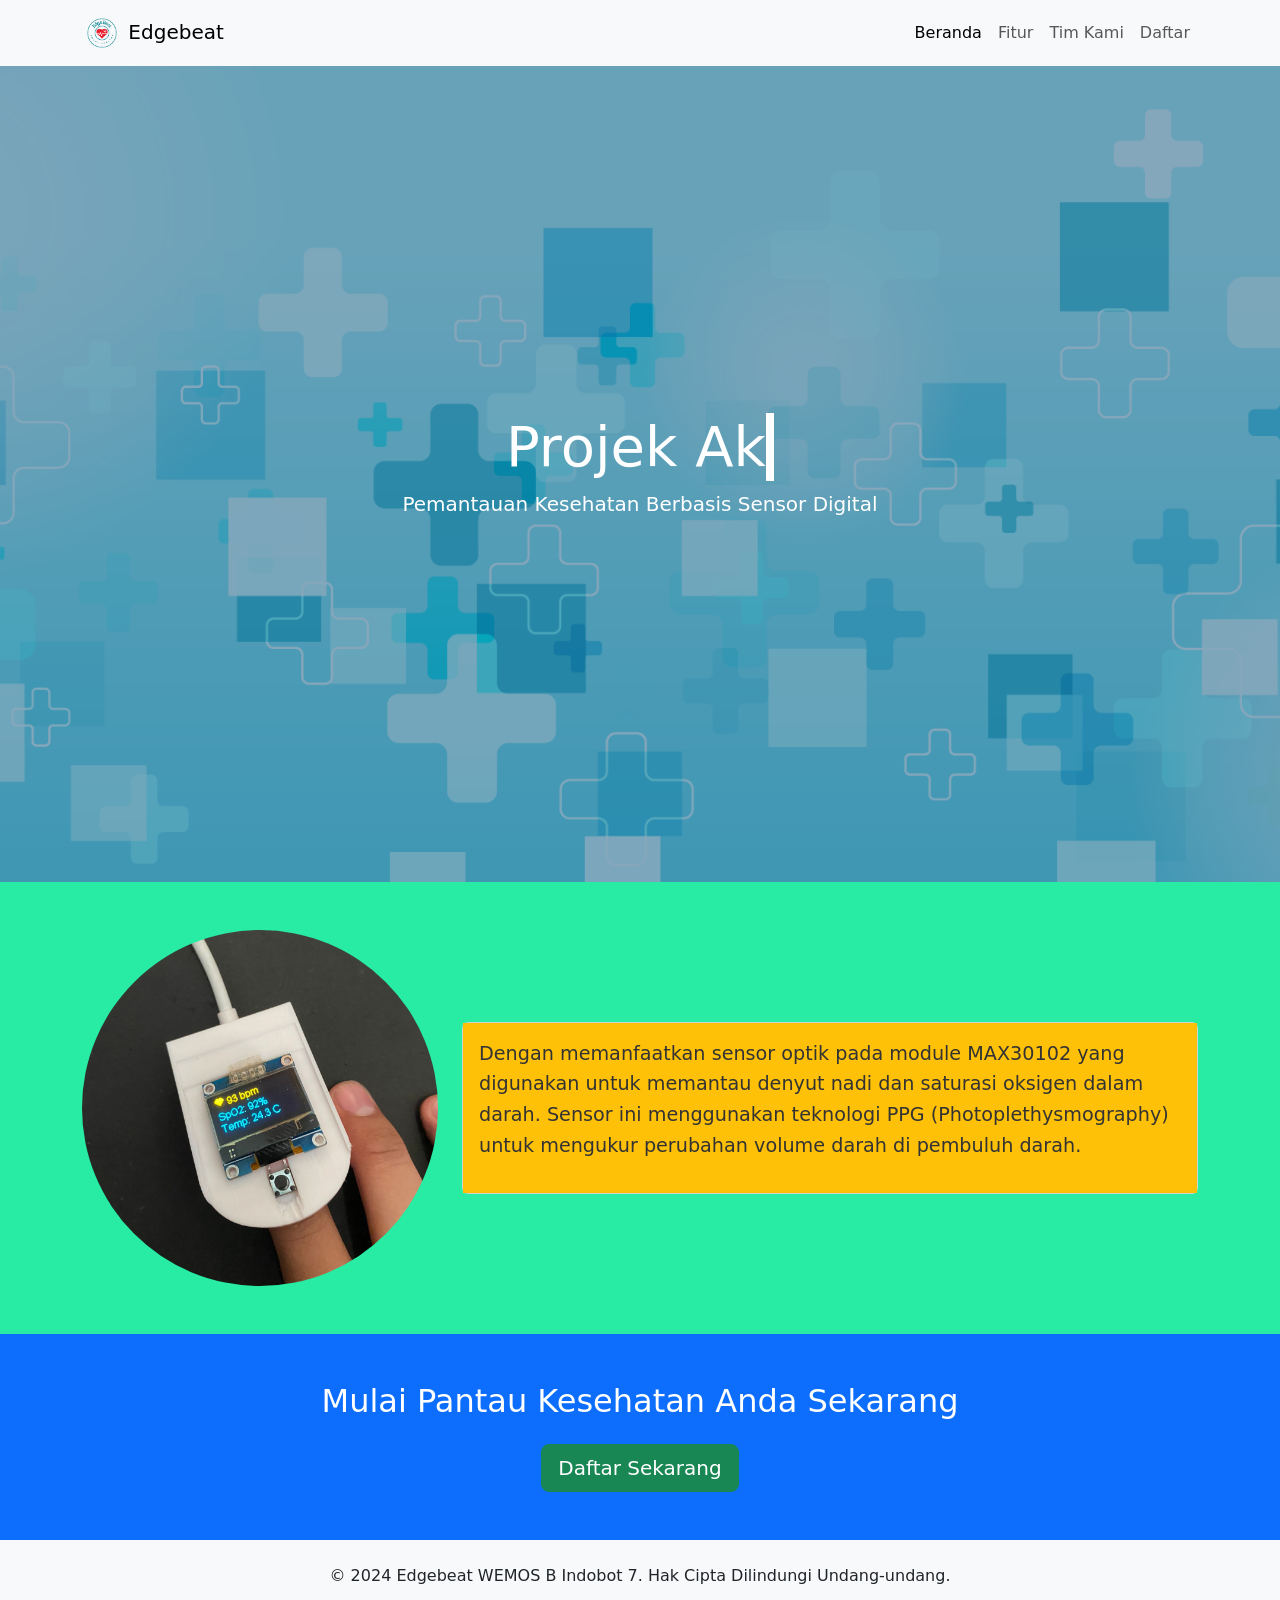
==== Front_End/public/index.html @ c8f8f3d4 "Refactor background overlay color in style.css" ====
<!DOCTYPE html>
<html lang="id">
<head>
    <meta charset="UTF-8">
    <meta name="viewport" content="width=device-width, initial-scale=1.0">
    <title>Edgebeat</title>
    <!-- Favicon -->
    <link rel="icon" href="./img/logo.png" type="image/x-icon">
    <!-- Bootstrap CSS -->
    <link href="https://cdn.jsdelivr.net/npm/bootstrap@5.3.3/dist/css/bootstrap.min.css" rel="stylesheet">
    <link href="./style/style.css" rel="stylesheet">
</head>
<body>
    <!-- Navbar -->
    <nav class="navbar navbar-expand-lg navbar-light bg-light">
        <div class="container">
            <a class="navbar-brand" href="./index.html">
                <img src="./img/logo.png" alt="Edgebeat Logo" style="height: 40px;">
                Edgebeat
            </a>
            <button class="navbar-toggler" type="button" data-bs-toggle="collapse" data-bs-target="#navbarNav" aria-controls="navbarNav" aria-expanded="false" aria-label="Toggle navigation">
                <span class="navbar-toggler-icon"></span>
            </button>
            <div class="collapse navbar-collapse" id="navbarNav">
                <ul class="navbar-nav ms-auto">
                    <li class="nav-item">
                        <a class="nav-link active" href="./index.html">Beranda</a>
                    </li>
                    <li class="nav-item">
                        <a class="nav-link" href="./fitur.html">Fitur</a>
                    </li>
                    <li class="nav-item">
                        <a class="nav-link" href="./tim.html">Tim Kami</a>
                    </li>
                    <li class="nav-item">
                        <a class="nav-link btn btn-primary" href="#register">Daftar</a>
                    </li>
                </ul>
            </div>
        </div>
    </nav>
</body>

<!-- Header -->
<header class="bg-primary text-white text-center py-5 header-bg">
    <div class="index">
        <h1 class="display-4 typing-animation" id="typing-text">Projek Akhir WEMOS B Indobot 7</h1>
        <p class="lead">Pemantauan Kesehatan Berbasis Sensor Digital</p>
    </div>
</header>

<!-- Section: Showcase Tool -->
<section id="showcase-tool" class="py-5 bg-alat">
    <div class="container">
        <div class="row align-items-center">
            <div class="col-md-4 text-center">
                <div class="fade-in">
                    <img src="./img/alat.jpg" class="img-fluid rounded-circle" alt="Alat Kami">
                </div>
            </div>
            <div class="col-md-8">
                <div class="fade-in">
                    <div class="card">
                        <div class="card-body bg-warning">
                            <p class="description">Dengan memanfaatkan sensor optik pada module MAX30102 yang digunakan untuk memantau denyut nadi dan saturasi oksigen dalam darah. Sensor ini menggunakan teknologi PPG (Photoplethysmography) untuk mengukur perubahan volume darah di pembuluh darah.</p>
                        </div>
                    </div>
                </div>
            </div>
        </div>
    </div>
</section>



    <!-- Section: Call to Action -->
    <section id="cta" class="py-5 text-white text-center" style="background-color: #0d6efd;">
        <div class="container">
            <h2 class="mb-4">Mulai Pantau Kesehatan Anda Sekarang</h2>
            <a href="./register.html" class="btn btn-success btn-lg">Daftar Sekarang</a>
        </div>
    </section>

    <!-- Footer -->
    <footer class="bg-light py-4">
        <div class="container text-center">
            <p class="mb-0">&copy; 2024 Edgebeat WEMOS B Indobot 7. Hak Cipta Dilindungi Undang-undang.</p>
        </div>
    </footer>

    <!-- Bootstrap JS -->
    <script src="https://cdn.jsdelivr.net/npm/bootstrap@5.3.3/dist/js/bootstrap.bundle.min.js"></script>
    <script src="./script/animation.js"></script>
</body>
</html>
---- Front_End/public/style/style.css ----
/* CSS for background image */
.header-bg {
    background: url('../img/healthcare.png') no-repeat center center;
    background-size: cover;
    position: relative;
    z-index: 1;
}

.header-bg::before {
    content: '';
    position: absolute;
    top: 0;
    left: 0;
    width: 100%;
    height: 100%;
    background: rgba(14, 80, 121, 0.5); /* Optional: Add a dark overlay */
    z-index: -1;
}

/* CSS for centering text */
header .index {
    display: flex;
    justify-content: center;
    align-items: center;
    flex-direction: column;
    height: 80vh;
}

/* CSS for typing animation */
@keyframes typing {
    from { width: 0; }
    to { width: 100%; }
}

.typing-animation {
    overflow: hidden;
    border-right: .15em solid white;
    white-space: nowrap;
    animation: typing 3.5s steps(40, end) step-end infinite;
}

/* CSS for fade-in animation */
@keyframes fadeIn {
    from { opacity: 0; }
    to { opacity: 1; }
}

.fade-in {
    animation: fadeIn 2s ease-in;
}

/* CSS for rounded image */
.rounded-circle {
    border-radius: 50%;
}

/* health-related background */
.bg-alat {
    background-color: #28eca4; /* Light cyan color */
}

/* CSS for description text */
.description {
    font-size: 1.2rem; /* Adjust the font size as needed */
    line-height: 1.6;
    color: #333; /* Darker text color for better readability */
}
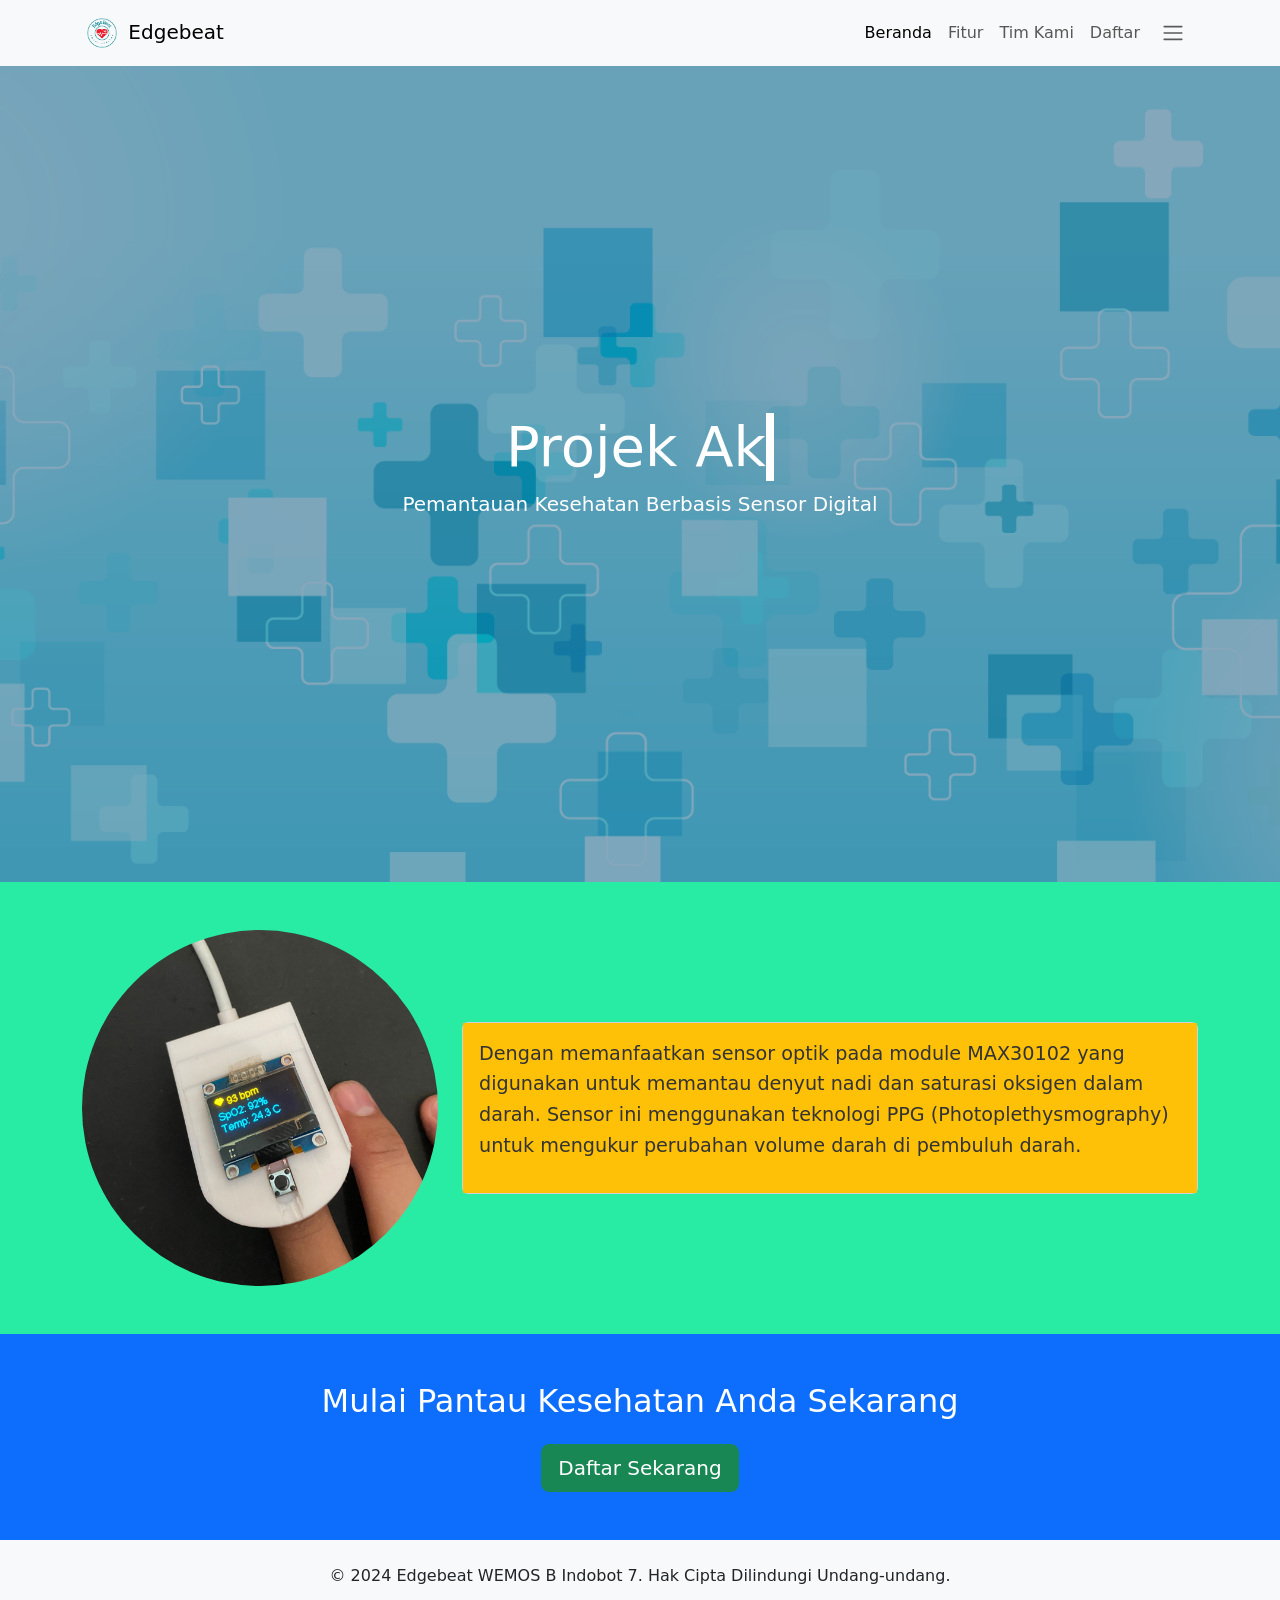
==== commit 7eed3aaf: "Refactor navigation bar in index.html and add offcanvas sidebar Refactor header styles in index.html" ====
--- a/Front_End/public/index.html
+++ b/Front_End/public/index.html
@@ -11,70 +11,93 @@
     <link href="./style/style.css" rel="stylesheet">
 </head>
 <body>
-    <!-- Navbar -->
-    <nav class="navbar navbar-expand-lg navbar-light bg-light">
+<!-- Navbar -->
+<nav class="navbar navbar-expand-lg navbar-light bg-light">
+    <div class="container">
+        <a class="navbar-brand" href="./index.html">
+            <img src="./img/logo.png" alt="Edgebeat Logo" style="height: 40px;">
+            Edgebeat
+        </a>
+        <div class="collapse navbar-collapse" id="navbarNav">
+            <ul class="navbar-nav ms-auto">
+                <li class="nav-item">
+                    <a class="nav-link active" href="./index.html">Beranda</a>
+                </li>
+                <li class="nav-item">
+                    <a class="nav-link" href="./fitur.html">Fitur</a>
+                </li>
+                <li class="nav-item">
+                    <a class="nav-link" href="./tim.html">Tim Kami</a>
+                </li>
+                <li class="nav-item">
+                    <a class="nav-link btn btn-primary" href="#register">Daftar</a>
+                </li>
+            </ul>
+        </div>
+        <button class="btn" type="button" data-bs-toggle="offcanvas" data-bs-target="#sidebar" aria-controls="sidebar">
+            <span class="navbar-toggler-icon"></span>
+        </button>
+    </div>
+</nav>
+
+<!-- Sidebar -->
+<div class="offcanvas offcanvas-end" tabindex="-1" id="sidebar" aria-labelledby="sidebarLabel">
+    <div class="offcanvas-header">
+        <h5 class="offcanvas-title" id="sidebarLabel">Sidebar Menu</h5>
+        <button type="button" class="btn-close" data-bs-dismiss="offcanvas" aria-label="Close"></button>
+    </div>
+    <div class="offcanvas-body">
+        <ul class="navbar-nav">
+            <li class="nav-item">
+                <a class="nav-link active" href="./index.html">Beranda</a>
+            </li>
+            <li class="nav-item">
+                <a class="nav-link" href="./fitur.html">Fitur</a>
+            </li>
+            <li class="nav-item">
+                <a class="nav-link" href="./tim.html">Tim Kami</a>
+            </li>
+            <li class="nav-item">
+                <a class="nav-link btn btn-primary" href="#register">Daftar</a>
+            </li>
+        </ul>
+    </div>
+</div>
+
+    <!-- Header -->
+    <header class="bg-primary text-white text-center py-5 header-bg">
+        <div class="index">
+            <h1 class="display-4 typing-animation" id="typing-text">Projek Akhir WEMOS B Indobot 7</h1>
+            <p class="lead">Pemantauan Kesehatan Berbasis Sensor Digital</p>
+        </div>
+    </header>
+
+    <!-- Section: Showcase Tool -->
+    <section id="showcase-tool" class="py-5 bg-alat">
         <div class="container">
-            <a class="navbar-brand" href="./index.html">
-                <img src="./img/logo.png" alt="Edgebeat Logo" style="height: 40px;">
-                Edgebeat
-            </a>
-            <button class="navbar-toggler" type="button" data-bs-toggle="collapse" data-bs-target="#navbarNav" aria-controls="navbarNav" aria-expanded="false" aria-label="Toggle navigation">
-                <span class="navbar-toggler-icon"></span>
-            </button>
-            <div class="collapse navbar-collapse" id="navbarNav">
-                <ul class="navbar-nav ms-auto">
-                    <li class="nav-item">
-                        <a class="nav-link active" href="./index.html">Beranda</a>
-                    </li>
-                    <li class="nav-item">
-                        <a class="nav-link" href="./fitur.html">Fitur</a>
-                    </li>
-                    <li class="nav-item">
-                        <a class="nav-link" href="./tim.html">Tim Kami</a>
-                    </li>
-                    <li class="nav-item">
-                        <a class="nav-link btn btn-primary" href="#register">Daftar</a>
-                    </li>
-                </ul>
-            </div>
-        </div>
-    </nav>
-</body>
-
-<!-- Header -->
-<header class="bg-primary text-white text-center py-5 header-bg">
-    <div class="index">
-        <h1 class="display-4 typing-animation" id="typing-text">Projek Akhir WEMOS B Indobot 7</h1>
-        <p class="lead">Pemantauan Kesehatan Berbasis Sensor Digital</p>
-    </div>
-</header>
-
-<!-- Section: Showcase Tool -->
-<section id="showcase-tool" class="py-5 bg-alat">
-    <div class="container">
-        <div class="row align-items-center">
-            <div class="col-md-4 text-center">
-                <div class="fade-in">
-                    <img src="./img/alat.jpg" class="img-fluid rounded-circle" alt="Alat Kami">
+            <div class="row align-items-center">
+                <div class="col-md-4 text-center">
+                    <div class="fade-in">
+                        <img src="./img/alat.jpg" class="img-fluid rounded-circle" alt="Alat Kami">
+                    </div>
                 </div>
-            </div>
-            <div class="col-md-8">
-                <div class="fade-in">
-                    <div class="card">
-                        <div class="card-body bg-warning">
-                            <p class="description">Dengan memanfaatkan sensor optik pada module MAX30102 yang digunakan untuk memantau denyut nadi dan saturasi oksigen dalam darah. Sensor ini menggunakan teknologi PPG (Photoplethysmography) untuk mengukur perubahan volume darah di pembuluh darah.</p>
+                <div class="col-md-8">
+                    <div class="fade-in">
+                        <div class="card">
+                            <div class="card-body bg-warning">
+                                <p class="description">Dengan memanfaatkan sensor optik pada module MAX30102 yang digunakan untuk memantau denyut nadi dan saturasi oksigen dalam darah. Sensor ini menggunakan teknologi PPG (Photoplethysmography) untuk mengukur perubahan volume darah di pembuluh darah.</p>
+                            </div>
                         </div>
                     </div>
                 </div>
             </div>
         </div>
-    </div>
-</section>
+    </section>
 
 
 
     <!-- Section: Call to Action -->
-    <section id="cta" class="py-5 text-white text-center" style="background-color: #0d6efd;">
+    <section id="register" class="py-5 text-white text-center" style="background-color: #0d6efd;">
         <div class="container">
             <h2 class="mb-4">Mulai Pantau Kesehatan Anda Sekarang</h2>
             <a href="./register.html" class="btn btn-success btn-lg">Daftar Sekarang</a>
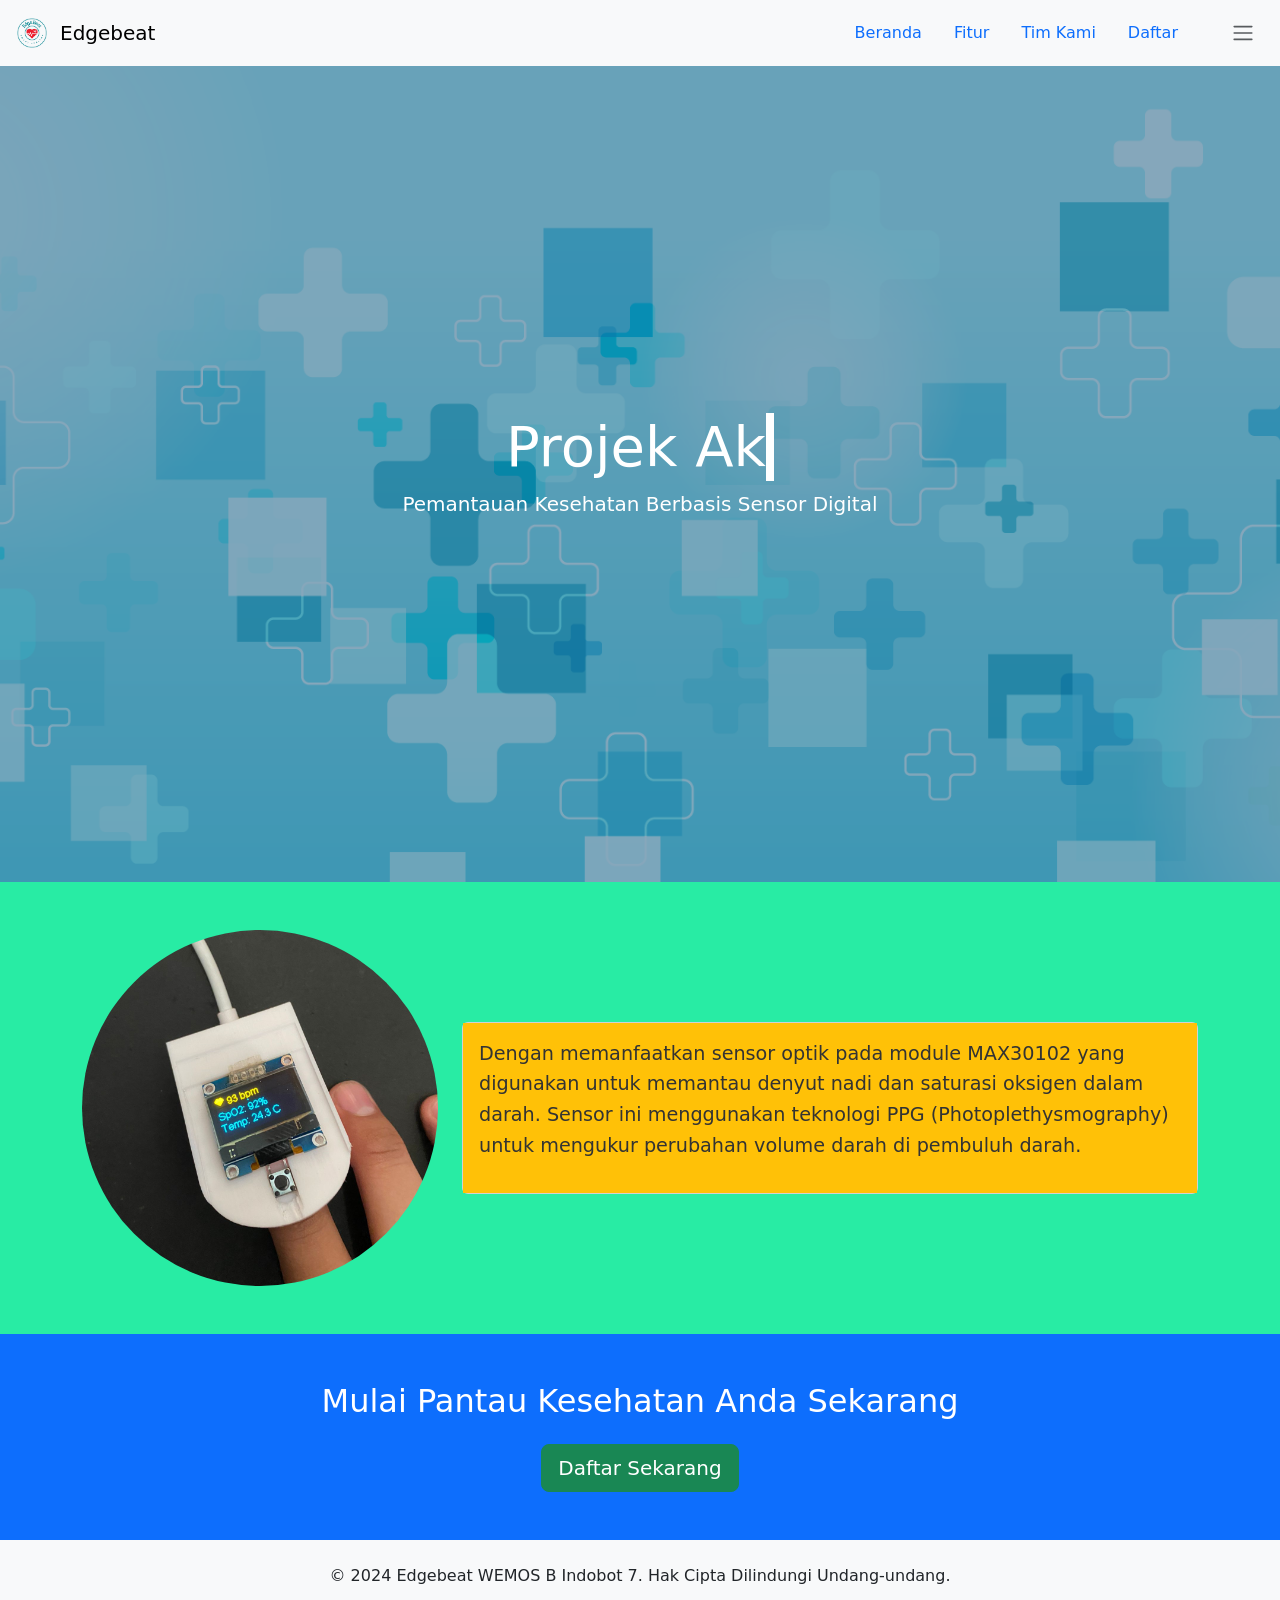
==== commit 76e48330: "Refactor navigation bar in index.html and update offcanvas sidebar" ====
--- a/Front_End/public/index.html
+++ b/Front_End/public/index.html
@@ -8,20 +8,28 @@
     <link rel="icon" href="./img/logo.png" type="image/x-icon">
     <!-- Bootstrap CSS -->
     <link href="https://cdn.jsdelivr.net/npm/bootstrap@5.3.3/dist/css/bootstrap.min.css" rel="stylesheet">
-    <link href="./style/style.css" rel="stylesheet">
+    <link href="./style/style.css" type="text/css" rel="stylesheet">
 </head>
 <body>
 <!-- Navbar -->
-<nav class="navbar navbar-expand-lg navbar-light bg-light">
-    <div class="container">
-        <a class="navbar-brand" href="./index.html">
-            <img src="./img/logo.png" alt="Edgebeat Logo" style="height: 40px;">
-            Edgebeat
+<nav class="navbar navbar-expand-sm navbar-light bg-light sticky-top">
+    <div class="container-fluid">
+        
+        <!--Logo NavBar-->
+        <a class="navbar-brand mx-auto d-flex align-items-center" href="./index.html">
+            <img src="./img/logo.png" alt="Edgebeat Logo" style="height: 40px" class="d-inline-block align-text-top">
+            <span class="ms-2">Edgebeat</span>
         </a>
-        <div class="collapse navbar-collapse" id="navbarNav">
-            <ul class="navbar-nav ms-auto">
+
+         <!-- Toggler untuk tampilan mobile -->
+        <button class="navbar-toggler" type="button" data-bs-toggle="collapse" data-bs-target="#navbarSupportedContent" aria-controls="navbarSupportedContent" aria-expanded="false" aria-label="Toggle navigation">
+            <span class="navbar-toggler-icon"></span>
+        </button>
+
+        <div class="collapse navbar-collapse" id="navbarSupportedContent">
+            <ul class="nav ms-auto me-4">
                 <li class="nav-item">
-                    <a class="nav-link active" href="./index.html">Beranda</a>
+                    <a class="nav-link active"  href="./index.html">Beranda</a>
                 </li>
                 <li class="nav-item">
                     <a class="nav-link" href="./fitur.html">Fitur</a>
@@ -30,20 +38,22 @@
                     <a class="nav-link" href="./tim.html">Tim Kami</a>
                 </li>
                 <li class="nav-item">
-                    <a class="nav-link btn btn-primary" href="#register">Daftar</a>
+                    <a class="nav-link btn btn-success" href="#register">Daftar</a>
                 </li>
             </ul>
         </div>
+
         <button class="btn" type="button" data-bs-toggle="offcanvas" data-bs-target="#sidebar" aria-controls="sidebar">
             <span class="navbar-toggler-icon"></span>
         </button>
+
     </div>
 </nav>
 
 <!-- Sidebar -->
 <div class="offcanvas offcanvas-end" tabindex="-1" id="sidebar" aria-labelledby="sidebarLabel">
     <div class="offcanvas-header">
-        <h5 class="offcanvas-title" id="sidebarLabel">Sidebar Menu</h5>
+        <h5 class="offcanvas-title" id="sidebarLabel">Edgebeat</h5>
         <button type="button" class="btn-close" data-bs-dismiss="offcanvas" aria-label="Close"></button>
     </div>
     <div class="offcanvas-body">
@@ -52,13 +62,10 @@
                 <a class="nav-link active" href="./index.html">Beranda</a>
             </li>
             <li class="nav-item">
-                <a class="nav-link" href="./fitur.html">Fitur</a>
+                <a class="nav-link" href="./data.html">Data</a>
             </li>
             <li class="nav-item">
-                <a class="nav-link" href="./tim.html">Tim Kami</a>
-            </li>
-            <li class="nav-item">
-                <a class="nav-link btn btn-primary" href="#register">Daftar</a>
+                <a class="btn btn-primary" href="#register">Login</a>
             </li>
         </ul>
     </div>
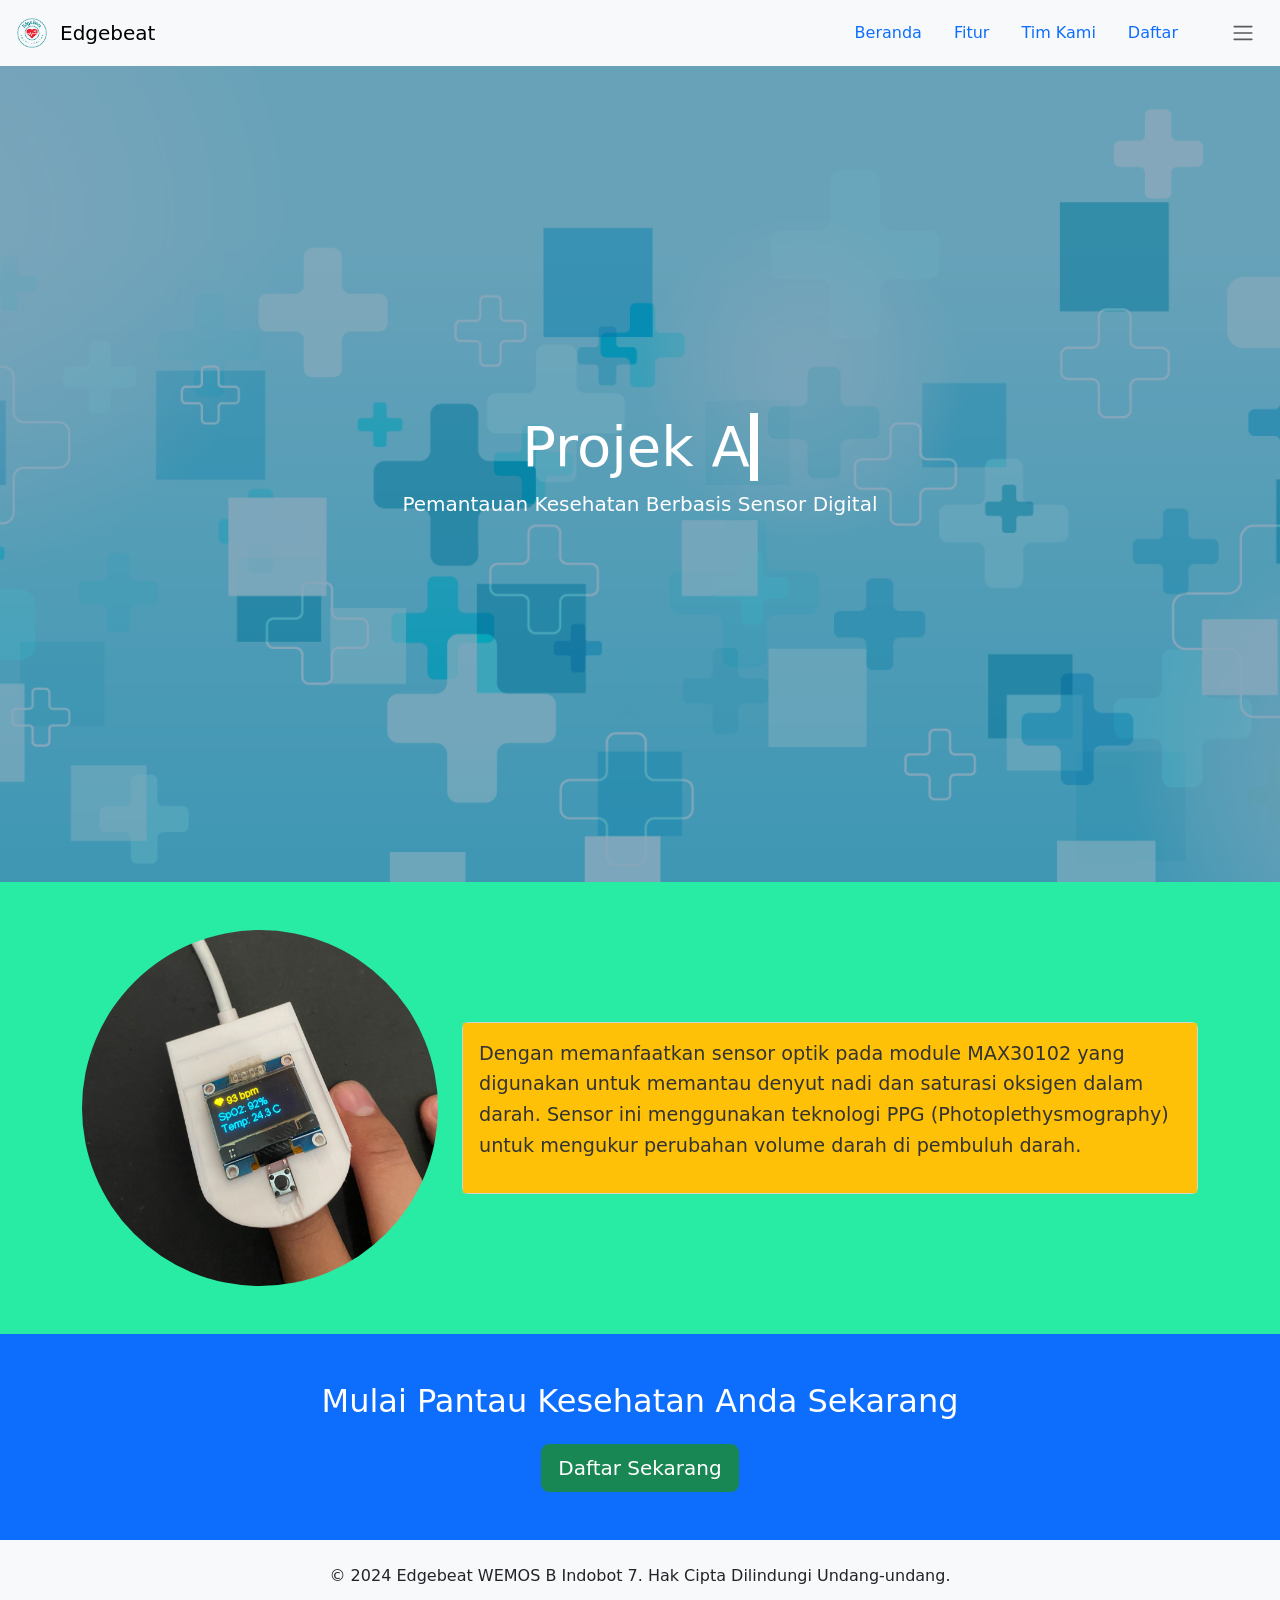
==== commit c84200e2: "Refactor navigation bar: Update registration link in fitur.html, index.html, and tim.html" ====
--- a/Front_End/public/index.html
+++ b/Front_End/public/index.html
@@ -38,7 +38,7 @@
                     <a class="nav-link" href="./tim.html">Tim Kami</a>
                 </li>
                 <li class="nav-item">
-                    <a class="nav-link btn btn-success" href="#register">Daftar</a>
+                    <a class="nav-link" href="#register">Daftar</a>
                 </li>
             </ul>
         </div>
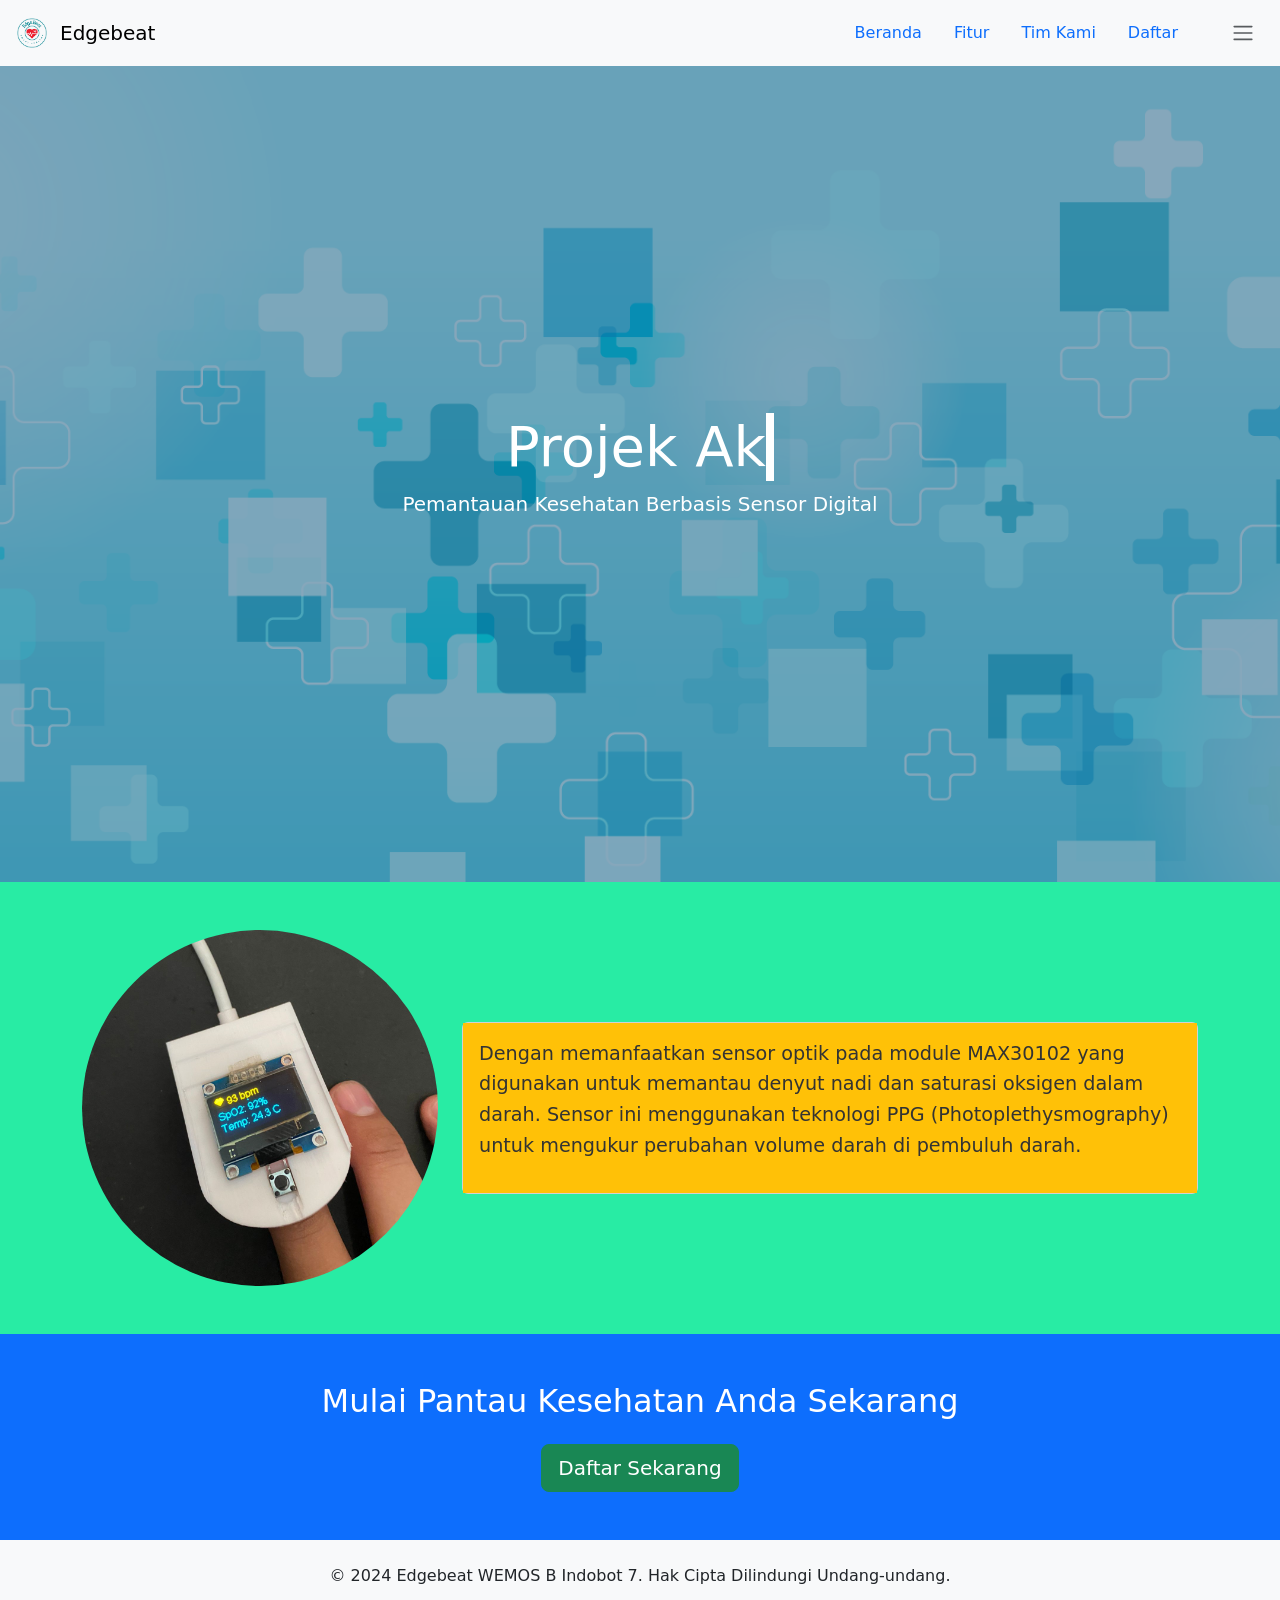
==== commit 31518264: "Refactor navigation links in index.html, tim.html, and data.html" ====
--- a/Front_End/public/index.html
+++ b/Front_End/public/index.html
@@ -62,7 +62,10 @@
                 <a class="nav-link active" href="./index.html">Beranda</a>
             </li>
             <li class="nav-item">
-                <a class="nav-link" href="./data.html">Data</a>
+                <a class="nav-link" href="./dataUser.html">Data Pengguna</a>
+            </li>
+            <li class="nav-item">
+                <a class="nav-link" href="./dataRekam.html">Data Rekaman</a>
             </li>
             <li class="nav-item">
                 <a class="btn btn-primary" href="#register">Login</a>
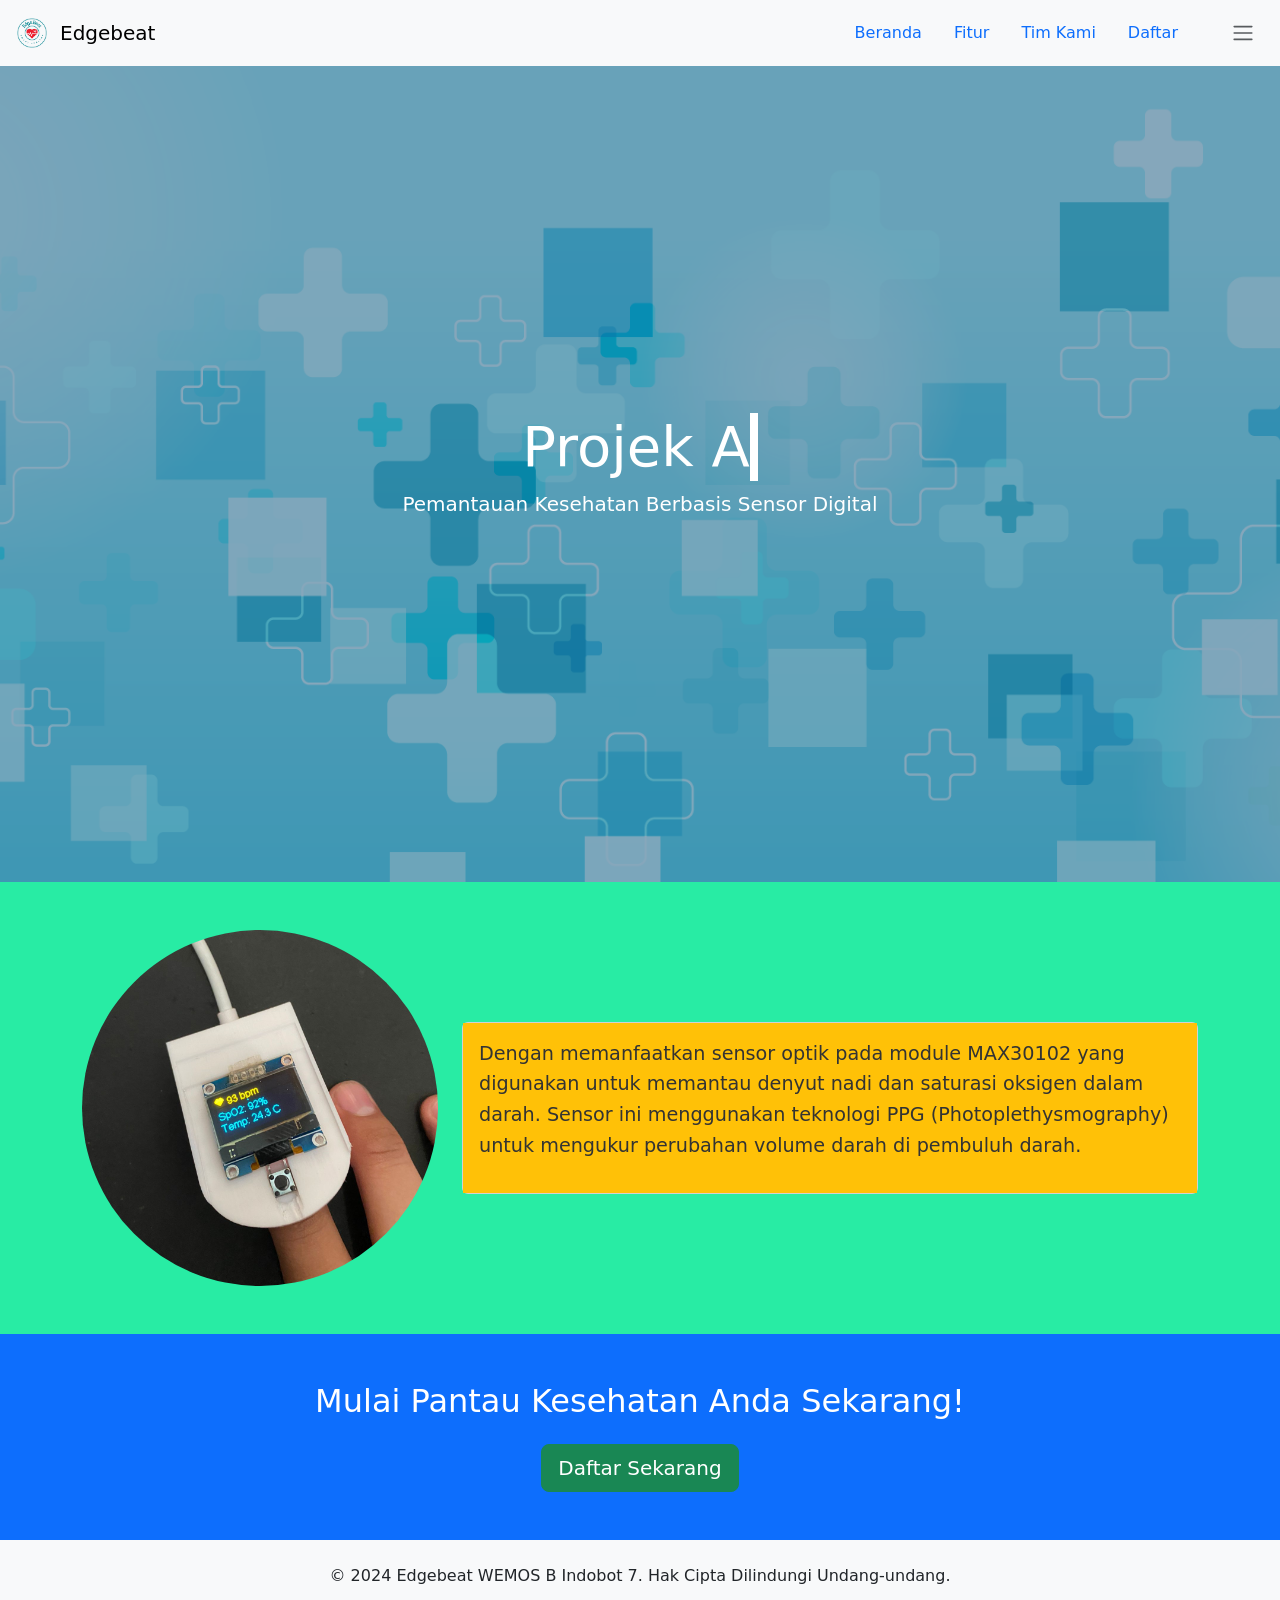
==== commit 973cf31c: "modified:   Front_End/public/index.html" ====
--- a/Front_End/public/index.html
+++ b/Front_End/public/index.html
@@ -109,7 +109,7 @@
     <!-- Section: Call to Action -->
     <section id="register" class="py-5 text-white text-center" style="background-color: #0d6efd;">
         <div class="container">
-            <h2 class="mb-4">Mulai Pantau Kesehatan Anda Sekarang</h2>
+            <h2 class="mb-4">Mulai Pantau Kesehatan Anda Sekarang!</h2>
             <a href="./register.html" class="btn btn-success btn-lg">Daftar Sekarang</a>
         </div>
     </section>
